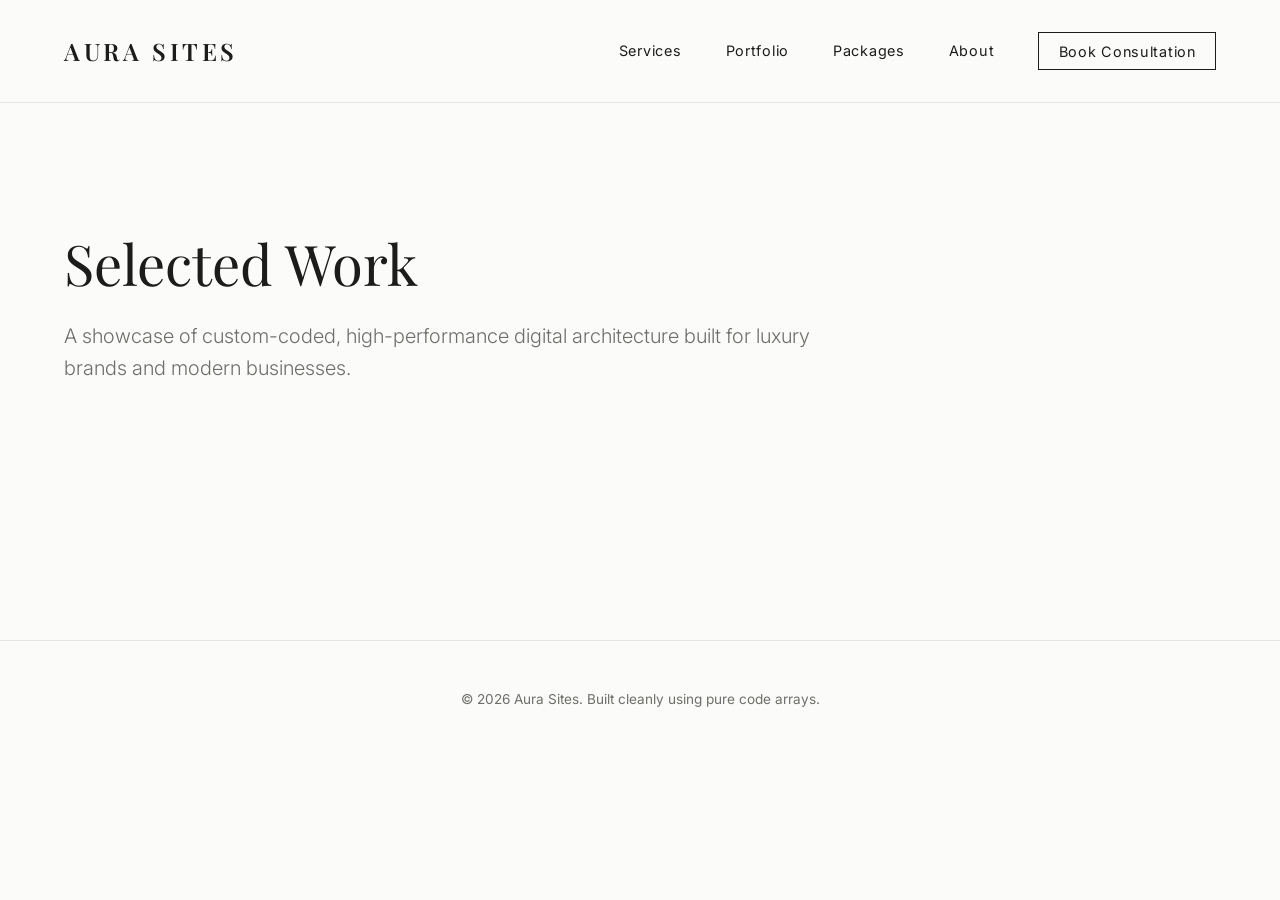
==== portfolio.html @ f0632834 "Launch Aura Sites" ====
<!DOCTYPE html>
<html lang="en">
<head>
    <meta charset="UTF-8">
    <meta name="viewport" content="width=device-width, initial-scale=1.0">
    <title>Selected Work | Aura Sites</title>
    <link rel="stylesheet" href="style.css">
    <link rel="preconnect" href="https://fonts.googleapis.com">
    <link rel="preconnect" href="https://fonts.gstatic.com" crossorigin>
    <link href="https://fonts.googleapis.com/css2?family=Inter:wght@300;400;500&family=Playfair+Display:ital,wght@0,400;0,600;1,400&display=swap" rel="stylesheet">
</head>
<body>

    <header class="main-header">
        <div class="logo"><a href="index.html" style="text-decoration:none; color:inherit;">AURA SITES</a></div>
        <nav class="nav-links">
            <a href="services.html">Services</a>
            <a href="portfolio.html">Portfolio</a>
            <a href="index.html#pricing">Packages</a>
            <a href="index.html#about">About</a>
            <a href="index.html#contact" class="btn-nav">Book Consultation</a>
        </nav>
    </header>

    <section class="portfolio-hero">
        <h1>Selected Work</h1>
        <p class="subtitle">A showcase of custom-coded, high-performance digital architecture built for luxury brands and modern businesses.</p>
    </section>

    <section class="portfolio-grid-container" style="padding-bottom: 12rem;">
        </section>

    <footer class="main-footer">
        <p>&copy; 2026 Aura Sites. Built cleanly using pure code arrays.</p>
    </footer>

</body>
</html>
---- style.css ----
/* Custom CSS Reset & Variables representing quiet luxury */
:root {
    --bg-primary: #fbfbfa;       /* Warm luxury off-white canvas */
    --text-main: #1c1c1a;        /* Elegant obsidian charcoal */
    --text-muted: #6e6e6a;       /* Soft classic slate reading gray */
    --accent-gold: #c5a880;      /* Muted champagne gold accent */
    --card-bg: #ffffff;          /* Pure stark white paper blocks */
    --border-color: #e5e5e0;     /* Ultra-thin hairline divider gray */
    --font-serif: 'Playfair Display', serif;
    --font-sans: 'Inter', sans-serif;
}

* {
    box-sizing: border-box;
    margin: 0;
    padding: 0;
}

html {
    scroll-behavior: smooth;
    background-color: var(--bg-primary);
    color: var(--text-main);
    font-family: var(--font-sans);
    line-height: 1.6;
}

/* Header & Nav Positioning */
.main-header {
    display: flex;
    justify-content: space-between;
    align-items: center;
    padding: 2rem 4rem;
    border-bottom: 1px solid var(--border-color);
}

.logo {
    font-family: var(--font-serif);
    font-weight: 600;
    font-size: 1.5rem;
    letter-spacing: 0.15em;
}

.nav-links a {
    text-decoration: none;
    color: var(--text-main);
    margin-left: 2.5rem;
    font-size: 0.9rem;
    letter-spacing: 0.05em;
    transition: color 0.3s ease;
}

.nav-links a:hover {
    color: var(--accent-gold);
}

.nav-links .btn-nav {
    border: 1px solid var(--text-main);
    padding: 0.6rem 1.2rem;
    transition: all 0.3s ease;
}

.nav-links .btn-nav:hover {
    background-color: var(--text-main);
    color: var(--bg-primary);
}

/* Minimal Typography Hero Layout */
.hero {
    min-height: 75vh;
    display: flex;
    align-items: center;
    padding: 4rem;
}

.hero-content {
    max-width: 800px;
}

.hero h1 {
    font-family: var(--font-serif);
    font-size: 4rem;
    font-weight: 400;
    line-height: 1.15;
    margin-bottom: 2rem;
}

.hero p {
    font-size: 1.25rem;
    color: var(--text-muted);
    max-width: 600px;
    margin-bottom: 3rem;
}

.hero-actions a {
    text-decoration: none;
    padding: 1rem 2rem;
    font-size: 0.95rem;
    display: inline-block;
    margin-right: 1.5rem;
    letter-spacing: 0.05em;
    transition: all 0.3s ease;
}

.btn-primary {
    background-color: var(--text-main);
    color: var(--bg-primary);
    border: 1px solid var(--text-main);
}

.btn-primary:hover {
    background-color: transparent;
    color: var(--text-main);
}

.btn-secondary {
    border: 1px solid var(--border-color);
    color: var(--text-main);
}

.btn-secondary:hover {
    border-color: var(--text-main);
}

/* Layout Pricing Sections */
.pricing-section {
    padding: 6rem 4rem;
    border-top: 1px solid var(--border-color);
}

.section-title {
    text-align: center;
    margin-bottom: 5rem;
}

.section-title h2 {
    font-family: var(--font-serif);
    font-size: 2.5rem;
    font-weight: 400;
    margin-bottom: 1rem;
}

.section-title p {
    color: var(--text-muted);
}

.pricing-grid {
    display: grid;
    grid-template-columns: repeat(auto-fit, minmax(320px, 1fr));
    gap: 2.5rem;
}

.price-card {
    background: var(--card-bg);
    border: 1px solid var(--border-color);
    padding: 3rem 2.5rem;
    display: flex;
    flex-direction: column;
    position: relative;
    transition: transform 0.3s ease, border-color 0.3s ease;
}

.price-card:hover {
    border-color: var(--text-main);
    transform: translateY(-4px);
}

.price-card.feature-highlight {
    border: 1px solid var(--accent-gold);
}

.price-card.php-card {
    background-color: #fdfdfd;
}

.price-card h3 {
    font-family: var(--font-serif);
    font-size: 1.5rem;
    font-weight: 400;
    margin-bottom: 1rem;
}

.price {
    font-size: 2.25rem;
    font-weight: 300;
    margin-bottom: 1.5rem;
}

.price span { font-size: 1.5rem; }

.card-desc {
    color: var(--text-muted);
    font-size: 0.95rem;
    margin-bottom: 2rem;
    min-height: 45px;
}

.features {
    list-style: none;
    margin-bottom: 3rem;
}

.features li {
    font-size: 0.95rem;
    color: var(--text-main);
    padding: 0.6rem 0;
    border-bottom: 1px dashed var(--border-color);
}

.btn-card {
    text-decoration: none;
    text-align: center;
    padding: 0.8rem;
    width: 100%;
    border: 1px solid var(--text-main);
    color: var(--text-main);
    margin-top: auto;
    font-size: 0.9rem;
    letter-spacing: 0.05em;
    transition: all 0.3s ease;
}

.btn-card:hover {
    background-color: var(--text-main);
    color: var(--bg-primary);
}

/* About / Quote Layout */
.about-section {
    padding: 8rem 4rem;
    background-color: #1c1c1a;
    color: #fbfbfa;
    text-align: center;
}

.about-container { max-width: 900px; margin: 0 auto; }

.about-section blockquote {
    font-family: var(--font-serif);
    font-size: 1.85rem;
    line-height: 1.5;
    font-style: italic;
    font-weight: 400;
}

.about-section cite {
    display: block;
    font-family: var(--font-sans);
    font-size: 1rem;
    font-style: normal;
    text-transform: uppercase;
    letter-spacing: 0.1em;
    margin-top: 2rem;
    color: var(--accent-gold);
}

/* Elegant Contact & Form Spaces */
.contact-section {
    padding: 6rem 4rem;
    background-color: var(--card-bg);
}

.contact-grid {
    display: grid;
    grid-template-columns: 1fr 1fr;
    gap: 4rem;
    max-width: 1200px;
    margin: 0 auto;
}

.contact-info h2 {
    font-family: var(--font-serif);
    font-size: 2.5rem;
    font-weight: 400;
    line-height: 1.2;
    margin-bottom: 1.5rem;
}

.contact-info p {
    color: var(--text-muted);
    margin-bottom: 2rem;
}

.direct-lines p {
    margin-bottom: 1rem;
    font-size: 1.1rem;
}

.direct-lines a {
    color: var(--text-main);
    text-decoration: none;
    border-bottom: 1px solid var(--accent-gold);
}

.sleek-form .form-group {
    margin-bottom: 1.5rem;
}

.sleek-form label {
    display: block;
    font-size: 0.85rem;
    text-transform: uppercase;
    letter-spacing: 0.05em;
    margin-bottom: 0.5rem;
}

.sleek-form input, 
.sleek-form textarea {
    width: 100%;
    padding: 1rem;
    border: 1px solid var(--border-color);
    background-color: var(--bg-primary);
    font-family: var(--font-sans);
    color: var(--text-main);
    font-size: 1rem;
    transition: border-color 0.3s ease;
}

.sleek-form input:focus, 
.sleek-form textarea:focus {
    outline: none;
    border-color: var(--text-main);
}

.btn-submit {
    background-color: var(--text-main);
    color: var(--bg-primary);
    border: none;
    padding: 1rem 2rem;
    font-size: 1rem;
    letter-spacing: 0.05em;
    cursor: pointer;
    transition: background-color 0.3s ease;
}

.btn-submit:hover {
    background-color: #333330;
}

.main-footer {
    text-align: center;
    padding: 3rem;
    font-size: 0.85rem;
    color: var(--text-muted);
    border-top: 1px solid var(--border-color);
}

/* Responsive Structural Breakpoints */
@media (max-width: 968px) {
    .main-header { padding: 1.5rem 2rem; flex-direction: column; gap: 1.5rem; }
    .nav-links a { margin: 0 1rem; }
    .hero { padding: 2rem; min-height: 60vh; }
    .hero h1 { font-size: 2.75rem; }
    .pricing-section, .contact-section { padding: 4rem 2rem; }
    .contact-grid { grid-template-columns: 1fr; gap: 3rem; }
}
/* ==========================================================================
   Recent Additions: About Me Section & Transitional Blockquote
   ========================================================================== */

/* 1. About Me Split Grid */
.about-section {
    padding: 8rem 4rem;
    background-color: #1c1c1a; /* Rich luxury charcoal */
    color: #fbfbfa;            /* Soft off-white */
    border-top: 1px solid #2d2d2a;
}

.about-grid {
    display: grid;
    grid-template-columns: 1fr 1.2fr;
    gap: 5rem;
    max-width: 1200px;
    margin: 0 auto;
    align-items: center;
}

.about-image-container {
    position: relative;
    padding-bottom: 125%; /* High-end vertical rectangle aspect ratio */
    background-color: #2d2d2a;
    border: 1px solid rgba(197, 168, 128, 0.2); /* Soft gold accent glow */
}

.about-image-placeholder {
    position: absolute;
    top: 0; left: 0; width: 100%; height: 100%;
    display: flex;
    align-items: center;
    justify-content: center;
    color: var(--accent-gold);
    font-size: 0.9rem;
    letter-spacing: 0.05em;
    text-transform: uppercase;
}

.about-content .section-subtitle {
    display: block;
    font-size: 0.85rem;
    text-transform: uppercase;
    letter-spacing: 0.1em;
    color: var(--accent-gold);
    margin-bottom: 1rem;
}

.about-content h2 {
    font-family: var(--font-serif);
    font-size: 3rem;
    font-weight: 400;
    line-height: 1.15;
    margin-bottom: 2rem;
}

.about-content p {
    color: #b5b5b0; /* Soft readable gray for dark backgrounds */
    font-size: 1.1rem;
    margin-bottom: 1.5rem;
    font-weight: 300;
}

.philosophy-tags {
    display: flex;
    flex-wrap: wrap;
    gap: 1rem;
    margin-top: 2.5rem;
}

.philosophy-tags .tag {
    font-size: 0.8rem;
    text-transform: uppercase;
    letter-spacing: 0.05em;
    border: 1px solid rgba(251, 251, 250, 0.15);
    padding: 0.5rem 1rem;
    color: var(--bg-primary);
}

/* 2. Transitional Blockquote */
.philosophical-quote-section {
    padding: 10rem 4rem;
    background-color: var(--bg-primary); /* Returns to elegant warm off-white */
    text-align: center;
    border-bottom: 1px solid var(--border-color);
}

.quote-wrapper {
    max-width: 800px;
    margin: 0 auto;
    position: relative;
}

.decorative-quote {
    display: block;
    font-family: var(--font-serif);
    font-size: 6rem;
    line-height: 1;
    color: var(--accent-gold);
    opacity: 0.3;
    margin-bottom: -1.5rem;
}

.philosophical-quote-section blockquote {
    font-family: var(--font-serif);
    font-size: 2.25rem;
    font-weight: 400;
    line-height: 1.4;
    color: var(--text-main);
    font-style: italic;
    margin-bottom: 2rem;
}

.philosophical-quote-section cite {
    display: block;
    font-family: var(--font-sans);
    font-size: 0.85rem;
    font-style: normal;
    text-transform: uppercase;
    letter-spacing: 0.15em;
    color: var(--text-muted);
}

/* Responsive Rules for Both Sections */
@media (max-width: 968px) {
    .about-section { padding: 5rem 2rem; }
    .about-grid { grid-template-columns: 1fr; gap: 3rem; }
    .about-image-container { padding-bottom: 100%; }
    .about-content h2 { font-size: 2.25rem; }
    .philosophical-quote-section { padding: 6rem 2rem; }
    .philosophical-quote-section blockquote { font-size: 1.65rem; }
}
/* ==========================================================================
   Upgraded Services Page: Accordion Dropdowns & Packages Cards
   ========================================================================== */

/* Accordion Section Basics */
.accordion-section {
    padding: 0 4rem 6rem 4rem;
}

.accordion-container {
    max-width: 1000px;
    margin: 0 auto;
}

.accordion-item {
    border-bottom: 1px solid var(--border-color);
}

.accordion-header {
    width: 100%;
    display: flex;
    align-items: center;
    background: none;
    border: none;
    padding: 2.5rem 0;
    cursor: pointer;
    text-align: left;
    font-family: inherit;
    color: var(--text-main);
    transition: color 0.3s ease;
}

.accordion-header:hover .acc-title {
    color: var(--accent-gold);
}

.acc-num {
    font-size: 0.9rem;
    color: var(--accent-gold);
    width: 3rem;
    font-weight: 500;
}

.acc-title {
    font-family: var(--font-serif);
    font-size: 1.85rem;
    font-weight: 400;
    flex-grow: 1;
    transition: color 0.3s ease;
}

.acc-icon {
    font-size: 1.2rem;
    color: var(--text-muted);
    font-weight: 300;
    transition: transform 0.3s ease;
}

/* Accordion Open/Close Layout Mechanics */
.accordion-content {
    max-height: 0;
    overflow: hidden;
    transition: max-height 0.4s cubic-bezier(0.25, 1, 0.5, 1);
}

.accordion-body {
    padding: 0 0 3rem 3rem;
    max-width: 800px;
}

.accordion-body p {
    font-size: 1.1rem;
    color: var(--text-muted);
    margin-bottom: 1.5rem;
}

/* Class active triggered via JavaScript hooks */
.accordion-item.active .accordion-content {
    max-height: 350px; /* Gives plenty of space for expanding text blocks */
}

/* Services Packages Cards Grid Layout */
.services-cards-section {
    background-color: #fcfcfb;
    padding: 8rem 4rem;
    border-top: 1px solid var(--border-color);
}

.cards-title {
    text-align: center;
    margin-bottom: 4rem;
}

.cards-title h2 {
    font-family: var(--font-serif);
    font-size: 2.5rem;
    font-weight: 400;
    margin-bottom: 1rem;
}

.cards-title p {
    color: var(--text-muted);
}

.services-pricing-grid {
    display: grid;
    grid-template-columns: repeat(auto-fit, minmax(280px, 1fr));
    gap: 2rem;
    max-width: 1200px;
    margin: 0 auto;
}

.s-card {
    background-color: var(--card-bg);
    border: 1px solid var(--border-color);
    padding: 2.5rem 2rem;
    display: flex;
    flex-direction: column;
    transition: all 0.3s ease;
}

.s-card:hover {
    border-color: var(--text-main);
    transform: translateY(-4px);
}

.s-card.high-card {
    border-color: var(--accent-gold);
}

.s-card.php-s-card {
    background-color: #f7f9fc;
}

.s-card h3 {
    font-family: var(--font-serif);
    font-size: 1.35rem;
    font-weight: 400;
    margin-bottom: 0.75rem;
}

.s-price {
    font-size: 2rem;
    font-weight: 300;
    margin-bottom: 1.5rem;
    color: var(--text-main);
}

.s-card p {
    font-size: 0.95rem;
    color: var(--text-muted);
    line-height: 1.5;
    margin-bottom: 2rem;
}

/* Services Page Mobile Optimization Rules */
@media (max-width: 768px) {
    .accordion-section { padding: 0 2rem 4rem 2rem; }
    .acc-title { font-size: 1.35rem; }
    .accordion-body { padding: 0 0 2rem 1.5rem; }
    .accordion-body p { font-size: 1rem; }
    
    .services-cards-section { padding: 4rem 2rem; }
    .services-pricing-grid { grid-template-columns: 1fr; }
}
/* ==========================================================================
   Global Layout Uniformity Overrides
   ========================================================================== */

.services-hero {
    padding: 8rem 4rem 4rem 4rem;
    max-width: 900px;
    background-color: var(--bg-primary);
}

.services-hero h1 {
    font-family: var(--font-serif);
    font-size: 3.5rem;
    font-weight: 400;
    line-height: 1.15;
    color: var(--text-main);
    margin-bottom: 1.5rem;
}

.services-hero .subtitle {
    font-family: var(--font-sans);
    font-size: 1.25rem;
    color: var(--text-muted);
    font-weight: 300;
    line-height: 1.6;
}

/* Base Formats for Buttons and Structural Links inside Tiers */
.btn-primary {
    display: inline-block;
    text-decoration: none;
    background-color: var(--text-main);
    color: var(--bg-primary);
    border: 1px solid var(--text-main);
    padding: 1rem 2rem;
    font-size: 0.95rem;
    letter-spacing: 0.05em;
    transition: all 0.3s ease;
}

.btn-primary:hover {
    background-color: transparent;
    color: var(--text-main);
}
/* ==========================================================================
   Portfolio Page Layout Uniformity Overrides
   ========================================================================== */

.portfolio-hero {
    padding: 8rem 4rem 4rem 4rem;
    max-width: 900px;
    background-color: var(--bg-primary);
}

.portfolio-hero h1 {
    font-family: var(--font-serif);
    font-size: 3.5rem;
    font-weight: 400;
    line-height: 1.15;
    color: var(--text-main);
    margin-bottom: 1.5rem;
}

.portfolio-hero .subtitle {
    font-family: var(--font-sans);
    font-size: 1.25rem;
    color: var(--text-muted);
    font-weight: 300;
    line-height: 1.6;
}

.portfolio-grid-container {
    background-color: var(--bg-primary);
}
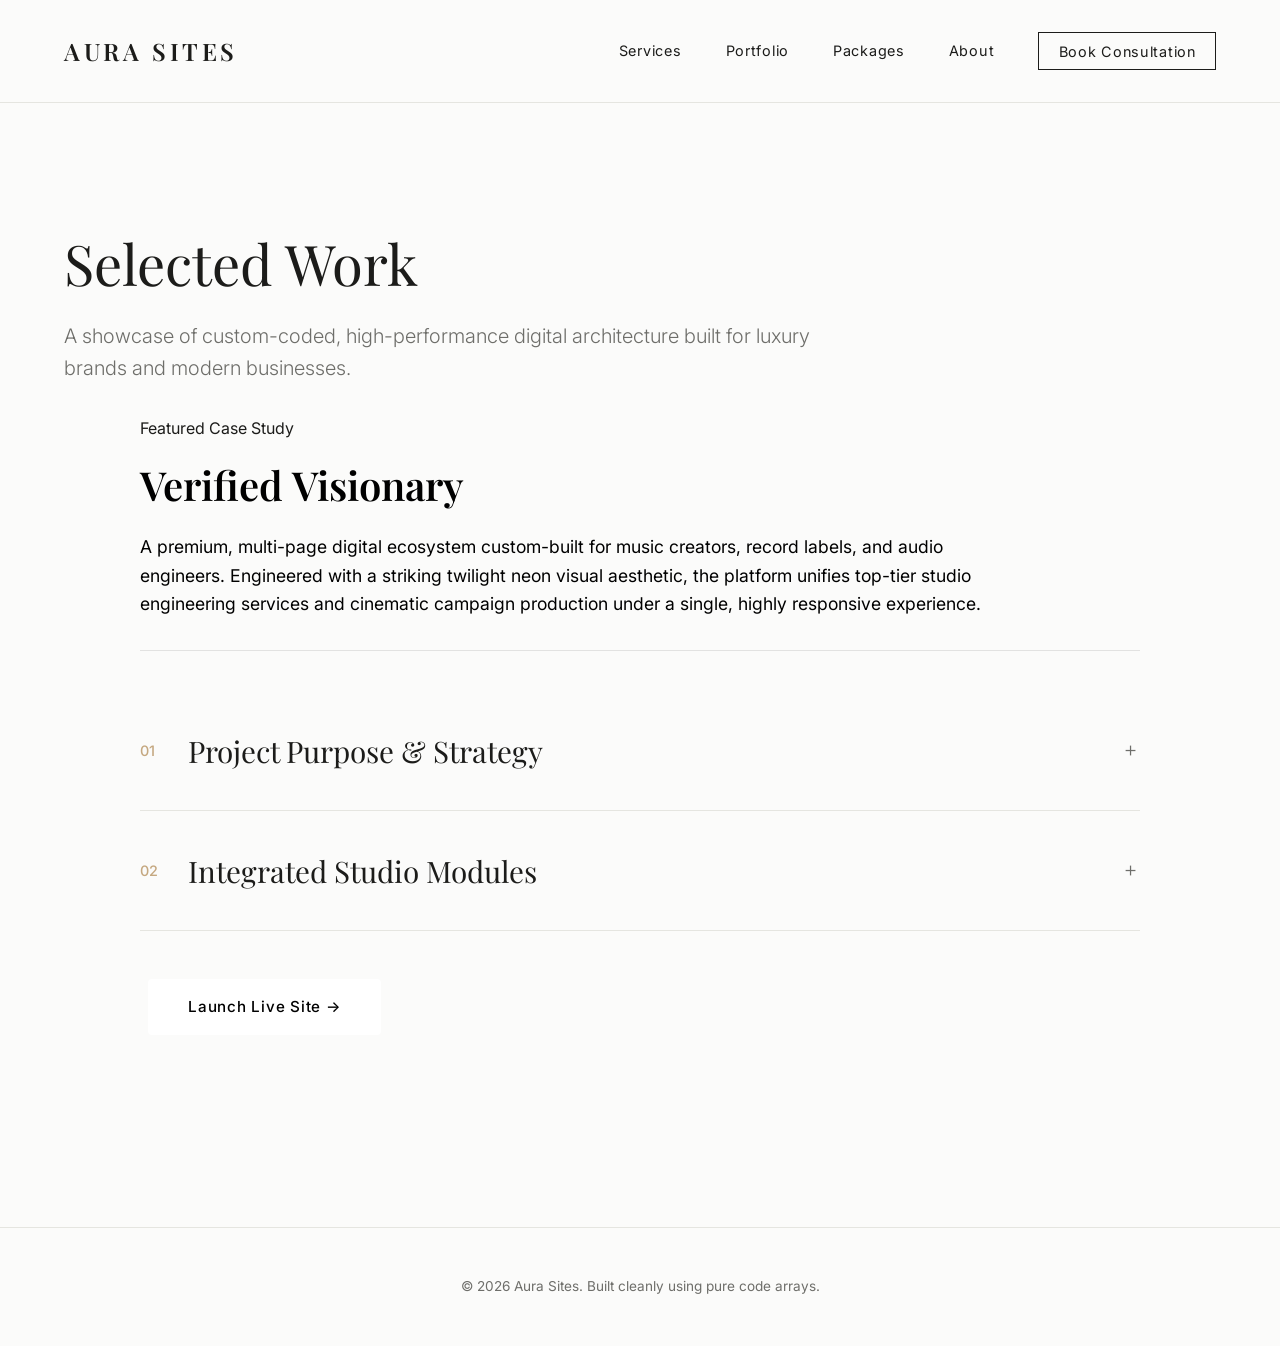
==== commit 8ab71770: "fix: match portfolio aesthetics and adjust text contrast" ====
--- a/portfolio.html
+++ b/portfolio.html
@@ -22,17 +22,89 @@
         </nav>
     </header>
 
-    <section class="portfolio-hero">
+    <section class="portfolio-hero" style="padding-bottom: 2rem;">
         <h1>Selected Work</h1>
         <p class="subtitle">A showcase of custom-coded, high-performance digital architecture built for luxury brands and modern businesses.</p>
     </section>
 
-    <section class="portfolio-grid-container" style="padding-bottom: 12rem;">
-        </section>
+    <!-- INTERACTIVE PORTFOLIO SHOWCASE (Aligned to match services.html layout) -->
+    <section class="accordion-section" style="padding-top: 0;">
+        <div class="accordion-container">
+
+            <!-- Featured Project Intro Header (Forced Sharp White Text Visibility) -->
+           <div style="margin-bottom: 2.5rem; border-bottom: 1px solid rgba(0,0,0,0.1); padding-bottom: 2rem;">
+                <span class="badge" style="display: inline-block; margin-bottom: 0.75rem;">Featured Case Study</span>
+                <h2 style="font-family: 'Playfair Display', serif; font-size: 2.5rem; margin: 0 0 1rem 0; font-weight: 600; color: #000000 !important;">Verified Visionary</h2>
+                <p style="font-family: 'Inter', sans-serif; color: #000000 !important; font-size: 1.1rem; line-height: 1.6; max-width: 850px; margin: 0;">
+                    A premium, multi-page digital ecosystem custom-built for music creators, record labels, and audio engineers. Engineered with a striking twilight neon visual aesthetic, the platform unifies top-tier studio engineering services and cinematic campaign production under a single, highly responsive experience.
+                </p>
+            </div>
+
+            <!-- Dropdown Item 1 -->
+            <div class="accordion-item">
+                <button class="accordion-header">
+                    <span class="acc-num">01</span>
+                    <span class="acc-title">Project Purpose & Strategy</span>
+                    <span class="acc-icon">＋</span>
+                </button>
+                <div class="accordion-content">
+                    <div class="accordion-body">
+                        <p>Acts as a centralized commercial hub for independent artists. It establishes deep confidence for booking high-ticket media suites and streamlines complex creative pipelines right on the web.</p>
+                    </div>
+                </div>
+            </div>
+
+            <!-- Dropdown Item 2 -->
+            <div class="accordion-item">
+                <button class="accordion-header">
+                    <span class="acc-num">02</span>
+                    <span class="acc-title">Integrated Studio Modules</span>
+                    <span class="acc-icon">＋</span>
+                </button>
+                <div class="accordion-content">
+                    <div class="accordion-body">
+                        <p style="margin-bottom: 0.75rem;"><strong>Verified Sounds:</strong> High-end tracking and mixing layout blocks featuring an interactive, clean presentation of elite audio rosters.</p>
+                        <p style="margin-bottom: 0.75rem;"><strong>Verified Productions:</strong> Dedicated modules outlining commercial music video campaigns and multi-camera capture configurations.</p>
+                        <p><strong>Cross-Page Routing:</strong> Programmed with clean, cross-page redirection anchors pointing users directly back to the central intake system seamlessly.</p>
+                    </div>
+                </div>
+            </div>
+
+            <!-- Interactive Direct Link Button (High Contrast & Clickable) -->
+            <div style="margin-top: 3rem; padding-left: 0.5rem;">
+                <a href="https://aura-sites.github.io/verified-visionary/" target="_blank" rel="noopener noreferrer" class="btn-nav" style="text-decoration: none; display: inline-block; padding: 1rem 2.5rem; font-size: 0.95rem; letter-spacing: 0.05em; background-color: #ffffff; color: #000000; border-radius: 4px; font-weight: 500;">
+                    Launch Live Site →
+                </a>
+            </div>
+
+        </div>
+    </section>
+
+    <section class="portfolio-grid-container" style="padding-bottom: 6rem;">
+    </section>
 
     <footer class="main-footer">
         <p>&copy; 2026 Aura Sites. Built cleanly using pure code arrays.</p>
     </footer>
 
+    <!-- GLOBAL ACCORDION SYSTEM SCRIPT CONTROLLER -->
+    <script>
+        document.querySelectorAll('.accordion-header').forEach(button => {
+            button.addEventListener('click', () => {
+                const accordionItem = button.parentElement;
+                const isItemActive = accordionItem.classList.contains('active');
+                
+                document.querySelectorAll('.accordion-item').forEach(item => {
+                    item.classList.remove('active');
+                    item.querySelector('.acc-icon').textContent = '＋';
+                });
+
+                if (!isItemActive) {
+                    accordionItem.classList.add('active');
+                    button.querySelector('.acc-icon').textContent = '－';
+                }
+            });
+        });
+    </script>
 </body>
 </html>
